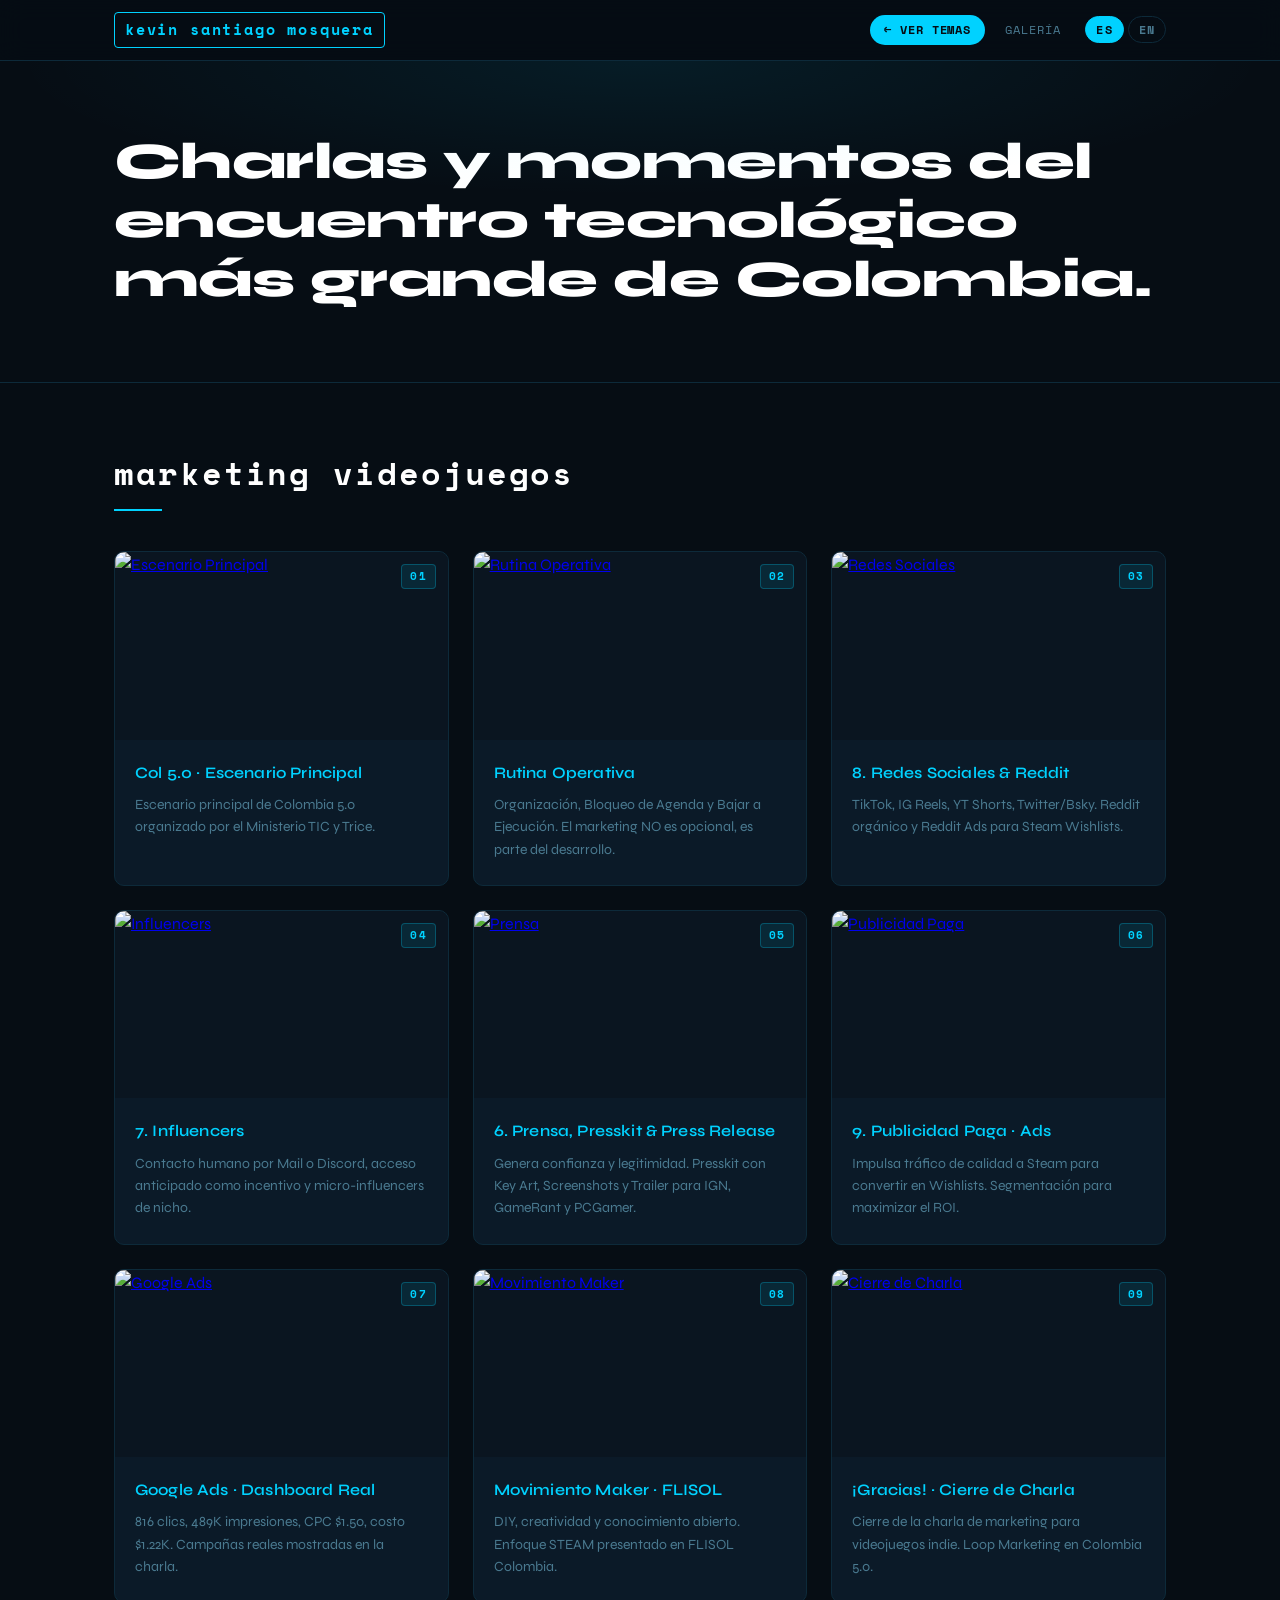
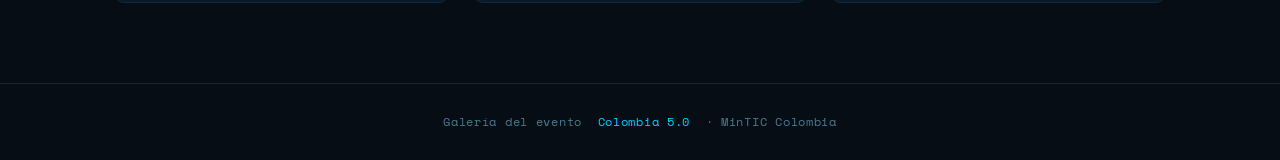
==== marketing.html @ e61f9b1a "cambio" ====
<!DOCTYPE html>
<html lang="es">
<head>
  <meta charset="UTF-8">
  <meta name="viewport" content="width=device-width, initial-scale=1.0">
  <title>Marketing Colombia 5.0</title>
<link rel="stylesheet" href="1.css/style.css">
</head>
<body>

<header>
  <div class="container">
    <div class="nav">
      <div class="logo">kevin santiago mosquera</div>
      <div class="nav-right">
        <nav>
            <a href="index.html" class="nav-switch">← Ver Temas</a>
          <!-- ✅ Botón de regreso a Temas -->
       
          </a>
          <a href="#galeria" data-es="Galería" data-en="Gallery">Galería</a>
        </nav>
        <div class="lang-toggle" role="group">
          <button class="lang-btn active" id="btn-es" onclick="setLang('es')">ES</button>
          <button class="lang-btn" id="btn-en" onclick="setLang('en')">EN</button>
        </div>
      </div>
    </div>
  </div>
</header>

<section class="hero">
  <div class="container">
    <h1 data-es="Colombia 5.0 " data-en="Colombia 5.0 >Colombia 5.0 </h1>
    <p data-es="Charlas y momentos del encuentro tecnológico más grande de Colombia."
       data-en="Talks and moments from Colombia's largest technology gathering.">
      Charlas y momentos del encuentro tecnológico más grande de Colombia.
    </p>
  </div>
</section>

<section class="section" id="galeria">
  <div class="container">
    <h2 class="section-title" data-es="marketing videojuegos" data-en="Event Photos">marketing videojuegos</h2>
    <div class="grid">

      <!-- 01 -->
      <div class="card">
        <span class="card-badge">01</span>
        <div class="image-placeholder">
          <a href="https://ibb.co/xtk3bFvm" target="_blank" rel="noopener">
            <img src="https://i.ibb.co/xtk3bFvm/IMG-20260522-WA0015.jpg" alt="Escenario Principal" onerror="imgErr(this)">
          </a>
        </div>
        <div class="card-body">
          <h3 data-es="Col 5.0 · Escenario Principal" data-en="Col 5.0 · Main Stage">Col 5.0 · Escenario Principal</h3>
          <p data-es="Escenario principal de Colombia 5.0 organizado por el Ministerio TIC y Trice."
             data-en="Main stage of Colombia 5.0 organized by the Ministry of ICT and Trice.">
            Escenario principal de Colombia 5.0 organizado por el Ministerio TIC y Trice.
          </p>
        </div>
      </div>

      <!-- 02 -->
      <div class="card">
        <span class="card-badge">02</span>
        <div class="image-placeholder">
          <a href="https://ibb.co/KPHyQpy" target="_blank" rel="noopener">
            <img src="https://i.ibb.co/KPHyQpy/IMG-20260522-WA0017.jpg" alt="Rutina Operativa" onerror="imgErr(this)">
          </a>
        </div>
        <div class="card-body">
          <h3 data-es="Rutina Operativa" data-en="Operational Routine">Rutina Operativa</h3>
          <p data-es="Organización, Bloqueo de Agenda y Bajar a Ejecución. El marketing NO es opcional, es parte del desarrollo."
             data-en="Organization, Agenda Blocking and Move to Execution. Marketing is NOT optional, it is part of development.">
            Organización, Bloqueo de Agenda y Bajar a Ejecución. El marketing NO es opcional, es parte del desarrollo.
          </p>
        </div>
      </div>

      <!-- 03 -->
      <div class="card">
        <span class="card-badge">03</span>
        <div class="image-placeholder">
          <a href="https://ibb.co/LDW3N3HS" target="_blank" rel="noopener">
            <img src="https://i.ibb.co/LDW3N3HS/IMG-20260522-WA0020.jpg" alt="Redes Sociales" onerror="imgErr(this)">
          </a>
        </div>
        <div class="card-body">
          <h3 data-es="8. Redes Sociales &amp; Reddit" data-en="8. Social Media &amp; Reddit">8. Redes Sociales &amp; Reddit</h3>
          <p data-es="TikTok, IG Reels, YT Shorts, Twitter/Bsky. Reddit orgánico y Reddit Ads para Steam Wishlists."
             data-en="TikTok, IG Reels, YT Shorts, Twitter/Bsky. Organic Reddit and Reddit Ads for Steam Wishlists.">
            TikTok, IG Reels, YT Shorts, Twitter/Bsky. Reddit orgánico y Reddit Ads para Steam Wishlists.
          </p>
        </div>
      </div>

      <!-- 04 -->
      <div class="card">
        <span class="card-badge">04</span>
        <div class="image-placeholder">
          <a href="https://ibb.co/7NTd5H0z" target="_blank" rel="noopener">
            <img src="https://i.ibb.co/7NTd5H0z/IMG-20260522-WA0021.jpg" alt="Influencers" onerror="imgErr(this)">
          </a>
        </div>
        <div class="card-body">
          <h3 data-es="7. Influencers" data-en="7. Influencers">7. Influencers</h3>
          <p data-es="Contacto humano por Mail o Discord, acceso anticipado como incentivo y micro-influencers de nicho."
             data-en="Human contact via Mail or Discord, early access as incentive and niche micro-influencers.">
            Contacto humano por Mail o Discord, acceso anticipado como incentivo y micro-influencers de nicho.
          </p>
        </div>
      </div>

      <!-- 05 -->
      <div class="card">
        <span class="card-badge">05</span>
        <div class="image-placeholder">
          <a href="https://ibb.co/4RcyRhVV" target="_blank" rel="noopener">
            <img src="https://i.ibb.co/4RcyRhVV/IMG-20260522-WA0022.jpg" alt="Prensa" onerror="imgErr(this)">
          </a>
        </div>
        <div class="card-body">
          <h3 data-es="6. Prensa, Presskit &amp; Press Release" data-en="6. Press, Presskit &amp; Press Release">6. Prensa, Presskit &amp; Press Release</h3>
          <p data-es="Genera confianza y legitimidad. Presskit con Key Art, Screenshots y Trailer para IGN, GameRant y PCGamer."
             data-en="Build trust and legitimacy. Presskit with Key Art, Screenshots and Trailer for IGN, GameRant and PCGamer.">
            Genera confianza y legitimidad. Presskit con Key Art, Screenshots y Trailer para IGN, GameRant y PCGamer.
          </p>
        </div>
      </div>

      <!-- 06 -->
      <div class="card">
        <span class="card-badge">06</span>
        <div class="image-placeholder">
          <a href="https://ibb.co/6cZtvJF7" target="_blank" rel="noopener">
            <img src="https://i.ibb.co/6cZtvJF7/IMG-20260522-WA0019.jpg" alt="Publicidad Paga" onerror="imgErr(this)">
          </a>
        </div>
        <div class="card-body">
          <h3 data-es="9. Publicidad Paga · Ads" data-en="9. Paid Advertising · Ads">9. Publicidad Paga · Ads</h3>
          <p data-es="Impulsa tráfico de calidad a Steam para convertir en Wishlists. Segmentación para maximizar el ROI."
             data-en="Drive quality traffic to Steam to convert into Wishlists. Segmentation to maximize ROI.">
            Impulsa tráfico de calidad a Steam para convertir en Wishlists. Segmentación para maximizar el ROI.
          </p>
        </div>
      </div>

      <!-- 07 -->
      <div class="card">
        <span class="card-badge">07</span>
        <div class="image-placeholder">
          <a href="https://ibb.co/4Z1WpM94" target="_blank" rel="noopener">
            <img src="https://i.ibb.co/4Z1WpM94/IMG-20260522-WA0018.jpg" alt="Google Ads" onerror="imgErr(this)">
          </a>
        </div>
        <div class="card-body">
          <h3 data-es="Google Ads · Dashboard Real" data-en="Google Ads · Real Dashboard">Google Ads · Dashboard Real</h3>
          <p data-es="816 clics, 489K impresiones, CPC $1.50, costo $1.22K. Campañas reales mostradas en la charla."
             data-en="816 clicks, 489K impressions, CPC $1.50, cost $1.22K. Real campaigns shown during the talk.">
            816 clics, 489K impresiones, CPC $1.50, costo $1.22K. Campañas reales mostradas en la charla.
          </p>
        </div>
      </div>

      <!-- 08 -->
      <div class="card">
        <span class="card-badge">08</span>
        <div class="image-placeholder">
          <a href="https://ibb.co/Y7RZzg2H" target="_blank" rel="noopener">
            <img src="https://i.ibb.co/Y7RZzg2H/IMG-20260522-WA0023.jpg" alt="Movimiento Maker" onerror="imgErr(this)">
          </a>
        </div>
        <div class="card-body">
          <h3 data-es="Movimiento Maker · FLISOL" data-en="Maker Movement · FLISOL">Movimiento Maker · FLISOL</h3>
          <p data-es="DIY, creatividad y conocimiento abierto. Enfoque STEAM presentado en FLISOL Colombia."
             data-en="DIY, creativity and open knowledge. STEAM approach presented at FLISOL Colombia.">
            DIY, creatividad y conocimiento abierto. Enfoque STEAM presentado en FLISOL Colombia.
          </p>
        </div>
      </div>

      <!-- 09 -->
      <div class="card">
        <span class="card-badge">09</span>
        <div class="image-placeholder">
          <a href="https://ibb.co/nqN804cF" target="_blank" rel="noopener">
            <img src="https://i.ibb.co/nqN804cF/IMG-20260522-WA0016.jpg" alt="Cierre de Charla" onerror="imgErr(this)">
          </a>
        </div>
        <div class="card-body">
          <h3 data-es="¡Gracias! · Cierre de Charla" data-en="Thank You! · Talk Closing">¡Gracias! · Cierre de Charla</h3>
          <p data-es="Cierre de la charla de marketing para videojuegos indie. Loop Marketing en Colombia 5.0."
             data-en="Closing of the indie video game marketing talk. Loop Marketing at Colombia 5.0.">
            Cierre de la charla de marketing para videojuegos indie. Loop Marketing en Colombia 5.0.
          </p>
        </div>
      </div>

    </div>
  </div>
</section>

<footer>
  <div class="container">
    <p data-es="Galería del evento &nbsp;<span>Colombia 5.0</span>&nbsp; · MinTIC Colombia"
       data-en="Gallery from &nbsp;<span>Colombia 5.0</span>&nbsp; · MinTIC Colombia">
      Galería del evento &nbsp;<span>Colombia 5.0</span>&nbsp; · MinTIC Colombia
    </p>
  </div>
</footer>

<script src="script.js"></script>
</body>
</html>
---- 1.css/style.css ----
/* ===== COLOMBIA 5.0 · style.css (compartido) ===== */

@import url('https://fonts.googleapis.com/css2?family=Space+Mono:wght@400;700&family=Syne:wght@400;600;800&display=swap');

:root {
  --bg:       #060d14;
  --bg2:      #0a1520;
  --bg3:      #0f1e2e;
  --accent:   #00d2ff;
  --accent2:  #00ff9d;
  --text:     #c8dde8;
  --text-dim: #4a7a90;
  --border:   #0d2a3a;
  --card-bg:  #0b1a28;
  --radius:   10px;
  --mono:     'Space Mono', monospace;
  --sans:     'Syne', sans-serif;
}

*, *::before, *::after { box-sizing: border-box; margin: 0; padding: 0; }
html { scroll-behavior: smooth; }

body {
  background: var(--bg);
  color: var(--text);
  font-family: var(--sans);
  font-size: 16px;
  line-height: 1.65;
  min-height: 100vh;
}

::-webkit-scrollbar { width: 6px; }
::-webkit-scrollbar-track { background: var(--bg2); }
::-webkit-scrollbar-thumb { background: var(--accent); border-radius: 3px; }

.container { max-width: 1100px; margin: 0 auto; padding: 0 24px; }

/* ── Header ── */
header {
  position: sticky; top: 0; z-index: 100;
  background: rgba(6,13,20,.92);
  backdrop-filter: blur(12px);
  border-bottom: 1px solid var(--border);
}

.nav {
  display: flex; align-items: center;
  justify-content: space-between;
  height: 60px;
}

.logo {
  font-family: var(--mono);
  font-size: .95rem; font-weight: 700;
  color: var(--accent);
  letter-spacing: .12em;
  padding: 4px 10px;
  border: 1px solid var(--accent);
  border-radius: 4px;
  text-decoration: none;
}

.nav-right { display: flex; align-items: center; gap: 24px; }
nav { display: flex; gap: 20px; align-items: center; }

nav a {
  color: var(--text-dim);
  text-decoration: none;
  font-family: var(--mono);
  font-size: .78rem;
  letter-spacing: .08em;
  text-transform: uppercase;
  transition: color .2s;
}
nav a:hover { color: var(--accent); }

/* ── Nav switch button ── */
.nav-switch {
  display: inline-flex; align-items: center; gap: 6px;
  font-family: var(--mono);
  font-size: .75rem; font-weight: 700;
  letter-spacing: .08em;
  text-transform: uppercase;
  color: var(--bg);
  background: var(--accent);
  border: none;
  border-radius: 20px;
  padding: 5px 14px;
  cursor: pointer;
  text-decoration: none;
  transition: background .2s, transform .15s;
  white-space: nowrap;
}
.nav-switch:hover {
  background: var(--accent2);
  transform: translateY(-1px);
}
.nav-switch svg { flex-shrink: 0; }

/* ── Lang toggle ── */
.lang-toggle { display: flex; gap: 4px; }

.lang-btn {
  font-family: var(--mono);
  font-size: .72rem; font-weight: 700;
  letter-spacing: .1em;
  padding: 4px 10px;
  border-radius: 20px;
  border: 1px solid var(--border);
  background: transparent;
  color: var(--text-dim);
  cursor: pointer;
  transition: all .2s;
}
.lang-btn.active,
.lang-btn:hover {
  background: var(--accent);
  color: var(--bg);
  border-color: var(--accent);
}

/* ── Hero ── */
.hero {
  padding: 72px 0 56px;
  border-bottom: 1px solid var(--border);
  position: relative; overflow: hidden;
}
.hero::before {
  content: '';
  position: absolute; inset: 0;
  background: radial-gradient(ellipse 70% 60% at 50% 0%, rgba(0,210,255,.08) 0%, transparent 70%);
  pointer-events: none;
}
.hero h1 {
  font-family: var(--sans);
  font-size: clamp(2rem, 5vw, 3.2rem);
  font-weight: 800; color: #fff;
  letter-spacing: -.01em;
  margin-bottom: 16px; line-height: 1.15;
}
.hero p { max-width: 600px; color: var(--text-dim); font-size: 1rem; }

/* ── Section ── */
.section { padding: 64px 0 80px; }

.section-title {
  font-family: var(--mono);
  font-size: clamp(1.4rem, 3vw, 2rem);
  font-weight: 700; color: #fff;
  letter-spacing: .06em;
  margin-bottom: 40px;
  display: inline-block;
}
.section-title::after {
  content: '';
  display: block; height: 2px; width: 48px;
  background: var(--accent); margin-top: 10px;
}

/* ── Grid ── */
.grid {
  display: grid;
  grid-template-columns: repeat(auto-fill, minmax(300px, 1fr));
  gap: 24px;
}

/* ── Card ── */
.card {
  background: var(--card-bg);
  border: 1px solid var(--border);
  border-radius: var(--radius);
  overflow: hidden; position: relative;
  transition: transform .3s ease, box-shadow .3s ease, border-color .3s ease;
  display: flex; flex-direction: column;
}
.card:hover {
  transform: translateY(-4px);
  box-shadow: 0 12px 40px rgba(0,210,255,.12);
  border-color: rgba(0,210,255,.3);
}

.card-badge {
  position: absolute; top: 12px; right: 12px; z-index: 2;
  font-family: var(--mono); font-size: .7rem; font-weight: 700;
  color: var(--accent);
  background: rgba(0,210,255,.1);
  border: 1px solid rgba(0,210,255,.25);
  padding: 2px 8px; border-radius: 4px; letter-spacing: .1em;
}

.image-placeholder {
  width: 100%; aspect-ratio: 16/9;
  overflow: hidden; background: var(--bg2);
  display: flex; align-items: center; justify-content: center;
}
.image-placeholder a { display: block; width: 100%; height: 100%; }
.image-placeholder img {
  width: 100%; height: 100%;
  object-fit: cover; display: block;
  transition: transform .5s ease;
}
.card:hover .image-placeholder img { transform: scale(1.04); }

.card-body {
  padding: 20px 20px 24px; flex: 1;
  display: flex; flex-direction: column; gap: 8px;
}
.card-body h3 {
  font-family: var(--sans); font-size: 1rem; font-weight: 600;
  color: var(--accent); letter-spacing: .01em;
}
.card-body p { font-size: .875rem; color: var(--text-dim); line-height: 1.6; }

/* ── Footer ── */
footer {
  border-top: 1px solid var(--border);
  padding: 28px 0; text-align: center;
}
footer p {
  font-family: var(--mono); font-size: .75rem;
  color: var(--text-dim); letter-spacing: .06em;
}
footer span { color: var(--accent); }

/* ── Responsive ── */
@media (max-width: 600px) {
  .grid { grid-template-columns: 1fr; }
  .hero { padding: 48px 0 36px; }
  .section { padding: 40px 0 56px; }
  nav { gap: 12px; }
  nav a { font-size: .7rem; }

}

.nav-switch {
  display: inline-flex;
  align-items: center;
  font-family: 'Space Mono', monospace;
  font-size: .75rem;
  font-weight: 700;
  letter-spacing: .08em;
  text-transform: uppercase;
  color: #060d14;
  background: #00d2ff;
  border-radius: 20px;
  padding: 5px 14px;
  text-decoration: none;
  transition: background .2s, transform .15s;
}
.nav-switch:hover {
  background: #00ff9d;
  transform: translateY(-1px);
}
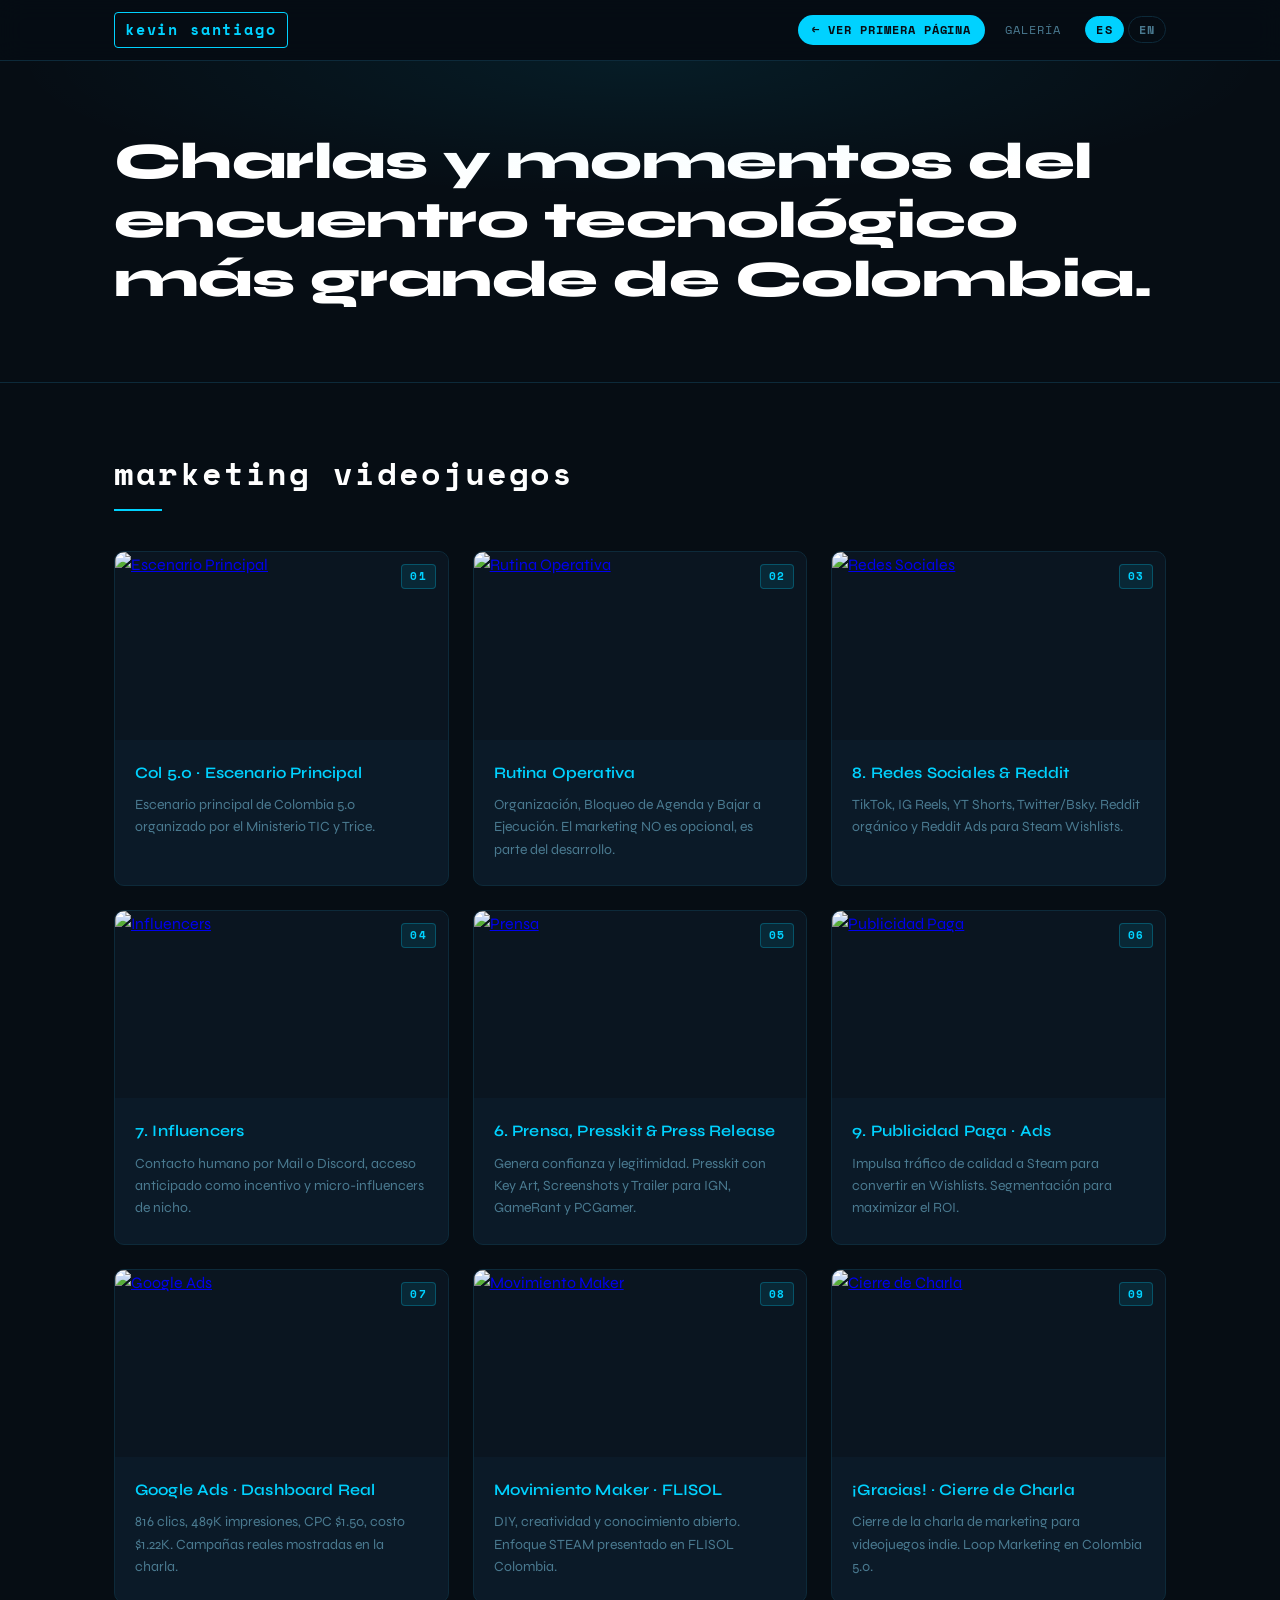
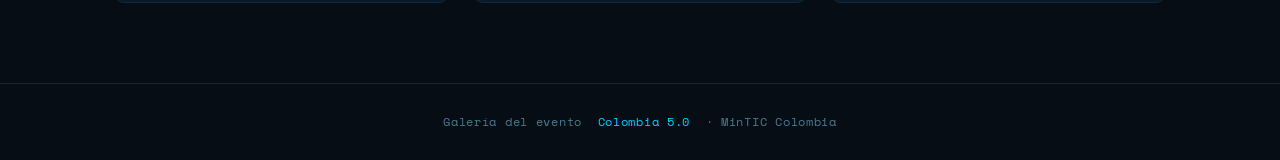
==== commit d474ee8a: "Update logo text and navigation link text" ====
--- a/marketing.html
+++ b/marketing.html
@@ -11,10 +11,10 @@
 <header>
   <div class="container">
     <div class="nav">
-      <div class="logo">kevin santiago mosquera</div>
+      <div class="logo">kevin santiago</div>
       <div class="nav-right">
         <nav>
-            <a href="index.html" class="nav-switch">← Ver Temas</a>
+            <a href="index.html" class="nav-switch">← Ver primera página</a>
           <!-- ✅ Botón de regreso a Temas -->
        
           </a>
@@ -212,4 +212,4 @@
 
 <script src="script.js"></script>
 </body>
-</html>+</html>
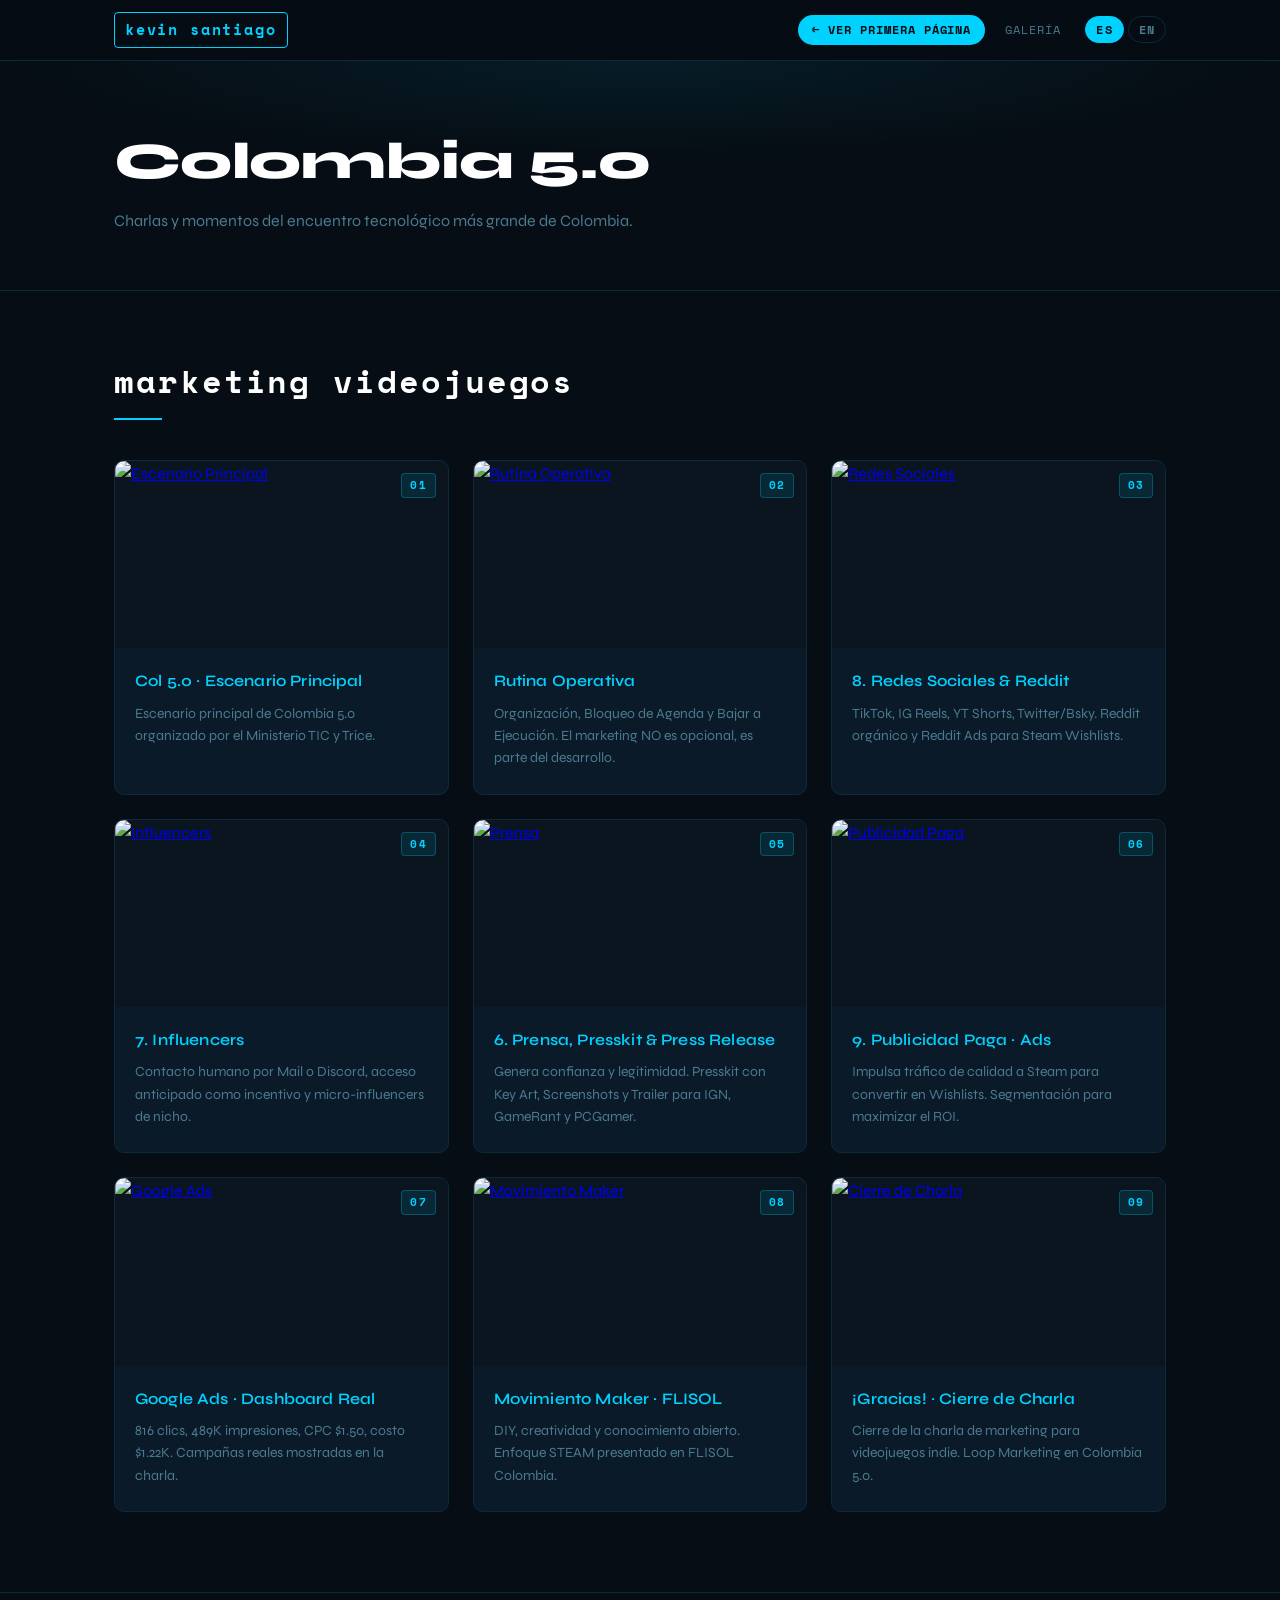
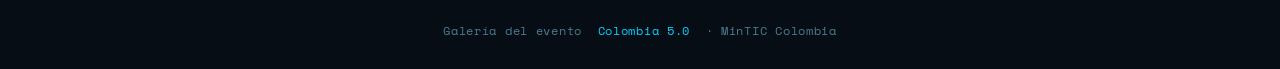
==== commit 2ee728dd: "Update marketing.html" ====
--- a/marketing.html
+++ b/marketing.html
@@ -31,7 +31,10 @@
 
 <section class="hero">
   <div class="container">
-    <h1 data-es="Colombia 5.0 " data-en="Colombia 5.0 >Colombia 5.0 </h1>
+    <h1 data-es="Colombia 5.0" data-en="Colombia 5.0">
+    Colombia 5.0
+    </h1>
+    
     <p data-es="Charlas y momentos del encuentro tecnológico más grande de Colombia."
        data-en="Talks and moments from Colombia's largest technology gathering.">
       Charlas y momentos del encuentro tecnológico más grande de Colombia.
